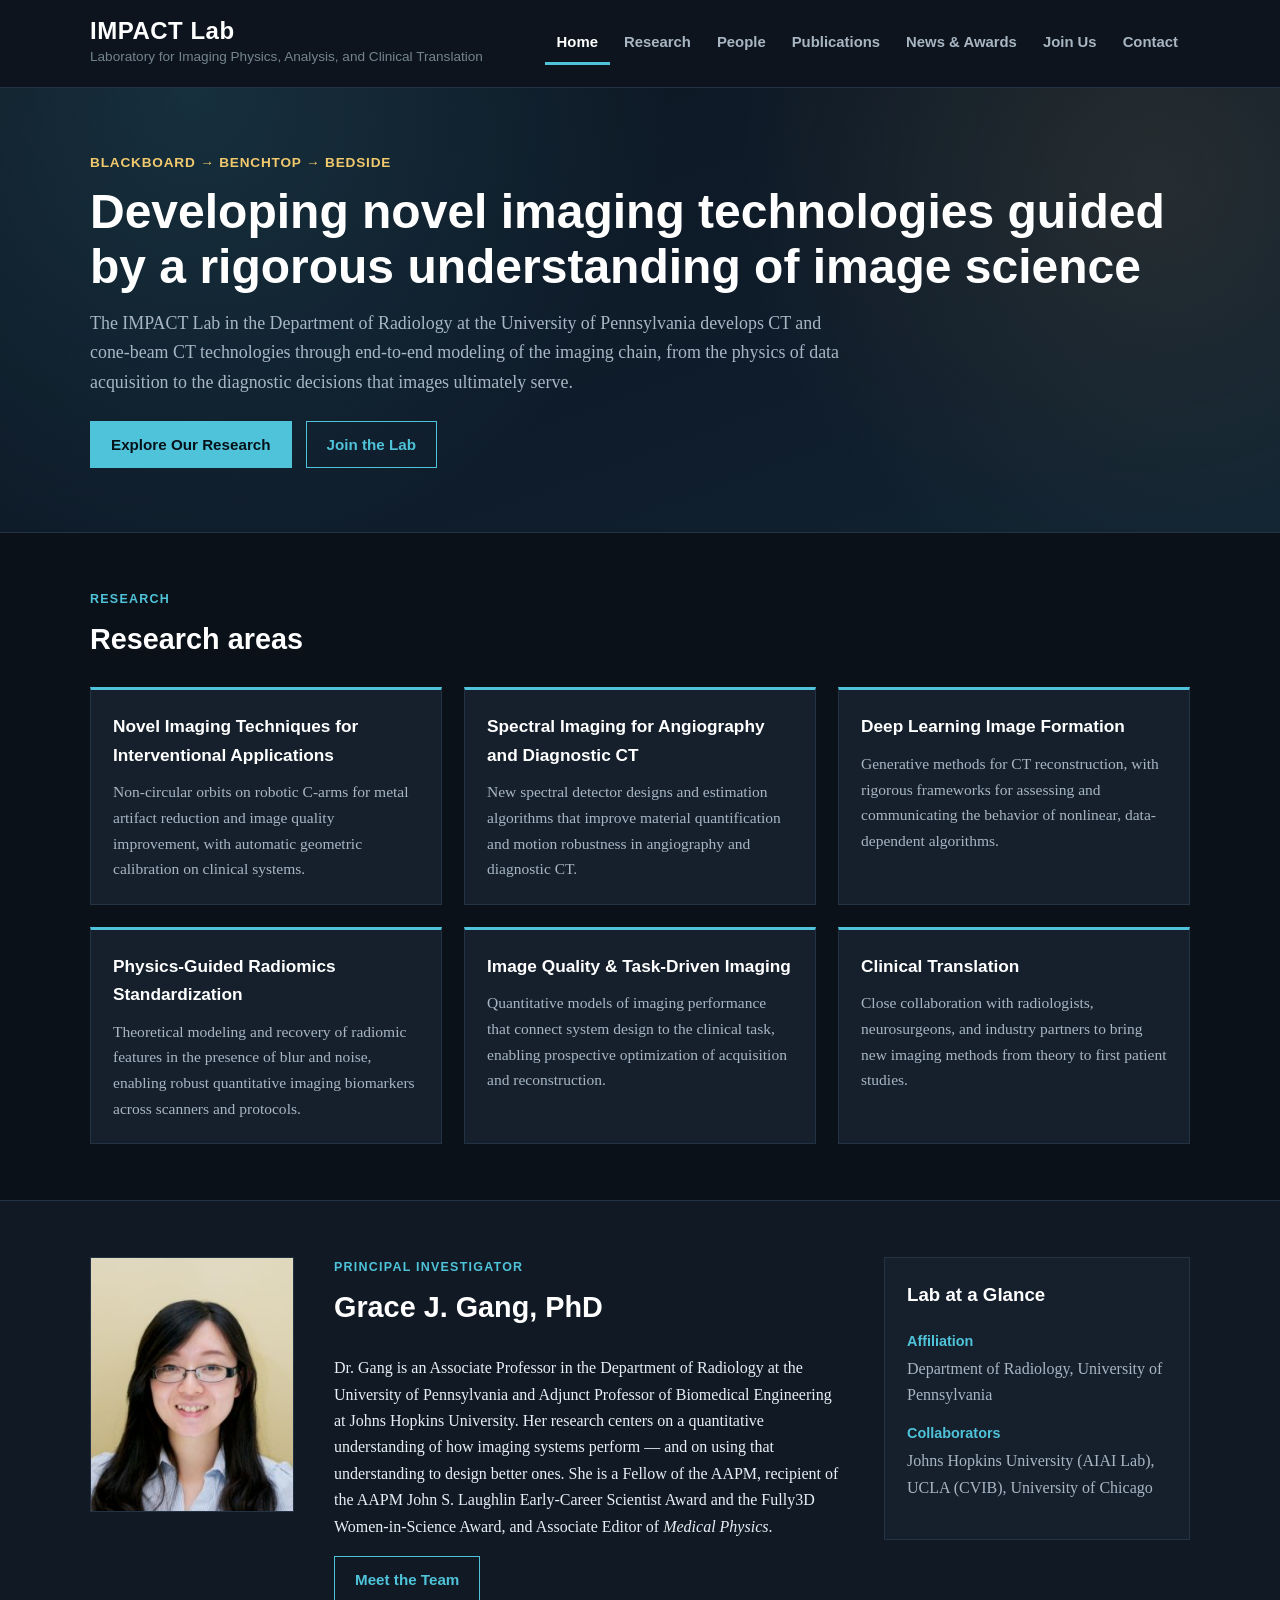
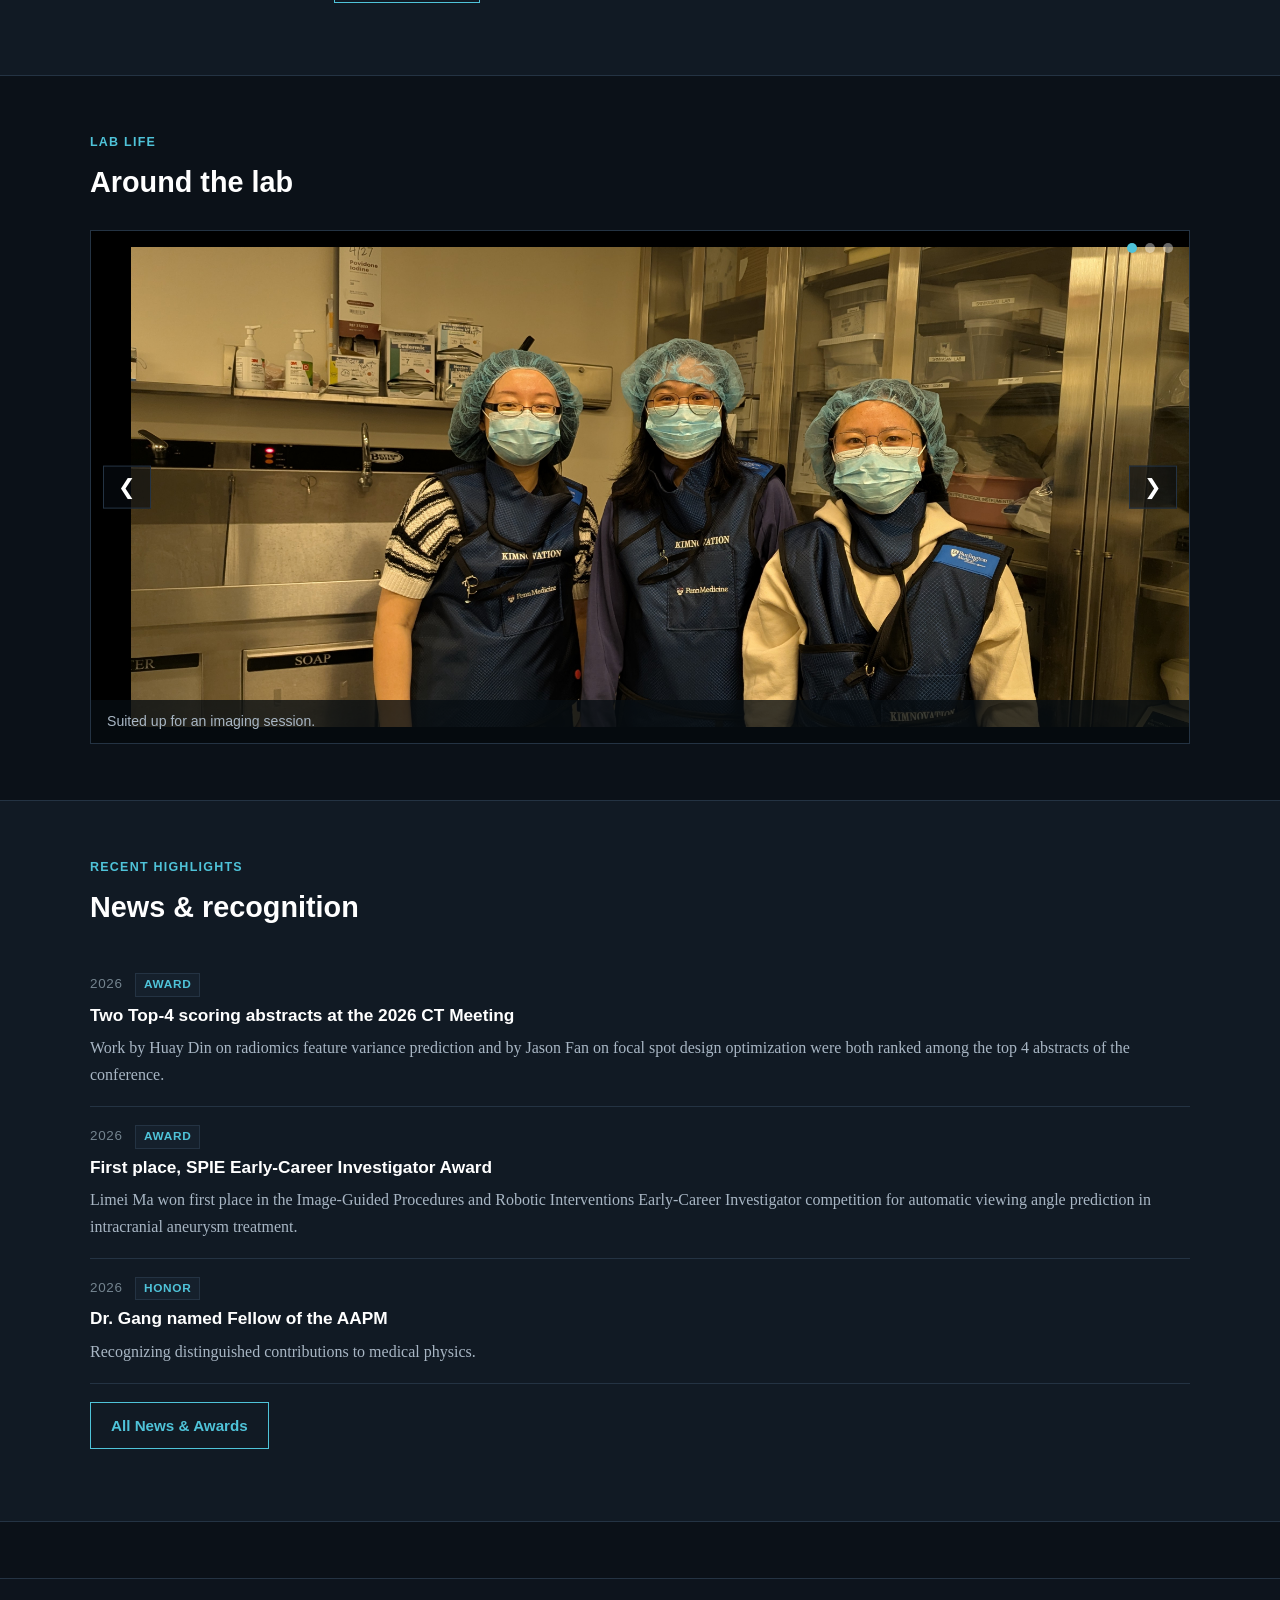
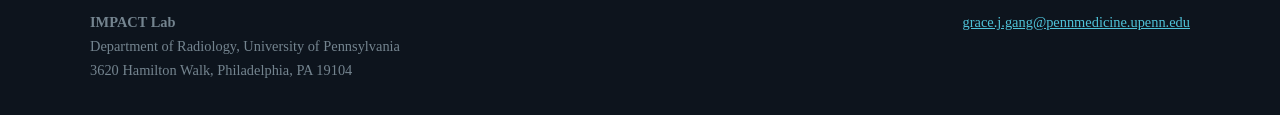
==== index.html @ 87c74183 "IMPACT Lab website: initial version" ====
<!DOCTYPE html>
<html lang="en">
<head>
<meta charset="UTF-8">
<meta name="viewport" content="width=device-width, initial-scale=1.0">
<title>IMPACT Lab — Laboratory for Imaging Physics, Analysis, and Clinical Translation</title>
<link rel="stylesheet" href="css/style.css">
</head>
<body>

<header class="site">
  <div class="wrap masthead">
    <a class="brand" href="index.html">
      <div class="lab">IMPACT Lab</div>
      <div class="full">Laboratory for Imaging Physics, Analysis, and Clinical Translation</div>
    </a>
    <nav class="nav">
      <a href="index.html" class="active">Home</a>
      <a href="research.html">Research</a>
      <a href="people.html">People</a>
      <a href="publications.html">Publications</a>
      <a href="news.html">News &amp; Awards</a>
      <a href="join.html">Join Us</a>
      <a href="contact.html">Contact</a>
    </nav>
  </div>
</header>

<div class="hero">
  <div class="wrap">
    <p class="tagline">Blackboard &rarr; Benchtop &rarr; Bedside</p>
    <h1>Developing novel imaging technologies guided by a rigorous understanding of image science</h1>
    <p>
      The IMPACT Lab in the Department of Radiology at the University of Pennsylvania develops
      CT and cone-beam CT technologies through end-to-end modeling of the imaging chain, from
      the physics of data acquisition to the diagnostic decisions that images ultimately serve.
    </p>
    <a class="btn solid" href="research.html">Explore Our Research</a>
    <a class="btn" href="join.html">Join the Lab</a>
  </div>
</div>

<section class="block">
  <div class="wrap">
    <p class="eyebrow">Research</p>
    <h2 class="title">Research areas</h2>
    <div class="grid c3">
      <div class="card">
        <h3>Novel Imaging Techniques for Interventional Applications</h3>
        <p>Non-circular orbits on robotic C-arms for metal artifact reduction and image
        quality improvement, with automatic geometric calibration on clinical systems.</p>
      </div>
      <div class="card">
        <h3>Spectral Imaging for Angiography and Diagnostic CT</h3>
        <p>New spectral detector designs and estimation algorithms that improve material
        quantification and motion robustness in angiography and diagnostic CT.</p>
      </div>
      <div class="card">
        <h3>Deep Learning Image Formation</h3>
        <p>Generative methods for CT reconstruction, with rigorous frameworks for assessing
        and communicating the behavior of nonlinear, data-dependent algorithms.</p>
      </div>
      <div class="card">
        <h3>Physics-Guided Radiomics Standardization</h3>
        <p>Theoretical modeling and recovery of radiomic features in the presence of blur and
        noise, enabling robust quantitative imaging biomarkers across scanners and protocols.</p>
      </div>
      <div class="card">
        <h3>Image Quality &amp; Task-Driven Imaging</h3>
        <p>Quantitative models of imaging performance that connect system design to the
        clinical task, enabling prospective optimization of acquisition and reconstruction.</p>
      </div>
      <div class="card">
        <h3>Clinical Translation</h3>
        <p>Close collaboration with radiologists, neurosurgeons, and industry partners to bring
        new imaging methods from theory to first patient studies.</p>
      </div>
    </div>
  </div>
</section>

<section class="block alt">
  <div class="wrap split" style="grid-template-columns: 0.4fr 1fr 0.6fr;">
    <div class="person">
      <img src="images/people/grace-gang.jpg" alt="Grace J. Gang, PhD" style="aspect-ratio: 4/5;">
    </div>
    <div>
      <p class="eyebrow">Principal Investigator</p>
      <h2 class="title">Grace J. Gang, PhD</h2>
      <p>
        Dr. Gang is an Associate Professor in the Department of Radiology at the University of
        Pennsylvania and Adjunct Professor of Biomedical Engineering at Johns Hopkins University.
        Her research centers on a quantitative understanding of how imaging systems perform —
        and on using that understanding to design better ones. She is a Fellow of the AAPM,
        recipient of the AAPM John S. Laughlin Early-Career Scientist Award and the Fully3D
        Women-in-Science Award, and Associate Editor of <em>Medical Physics</em>.
      </p>
      <p style="margin-top:14px;"><a class="btn dark" href="people.html">Meet the Team</a></p>
    </div>
    <div class="info-box">
      <h3>Lab at a Glance</h3>
      <dl class="contact">
        <dt>Affiliation</dt>
        <dd>Department of Radiology, University of Pennsylvania</dd>
        <dt>Collaborators</dt>
        <dd>Johns Hopkins University (AIAI Lab), UCLA (CVIB), University of Chicago</dd>
      </dl>
    </div>
  </div>
</section>

<section class="block">
  <div class="wrap">
    <p class="eyebrow">Lab Life</p>
    <h2 class="title">Around the lab</h2>
    <div class="slideshow" id="lab-slideshow">
      <figure class="slide active">
        <img src="images/lab/lab-photo-2026.jpg" alt="Lab members in protective gear during an imaging experiment">
        <figcaption>Suited up for an imaging session.</figcaption>
      </figure>
      <figure class="slide">
        <img src="images/lab/lab-photo-heic.jpg" alt="Lab members celebrating with cakes">
        <figcaption>Celebrating milestones in the lab.</figcaption>
      </figure>
      <figure class="slide">
        <img src="images/lab/lab-photo-2023.jpg" alt="Lab members at a holiday gathering">
        <figcaption>Holiday gathering.</figcaption>
      </figure>
      <button class="ss-btn ss-prev" aria-label="Previous photo">&#10094;</button>
      <button class="ss-btn ss-next" aria-label="Next photo">&#10095;</button>
      <div class="ss-dots"></div>
    </div>
  </div>
</section>

<section class="block alt">
  <div class="wrap">
    <p class="eyebrow">Recent Highlights</p>
    <h2 class="title">News &amp; recognition</h2>
    <div class="news-item">
      <p class="meta">2026 <span class="tag">Award</span></p>
      <h3>Two Top-4 scoring abstracts at the 2026 CT Meeting</h3>
      <p>Work by Huay Din on radiomics feature variance prediction and by Jason Fan on focal spot
      design optimization were both ranked among the top 4 abstracts of the conference.</p>
    </div>
    <div class="news-item">
      <p class="meta">2026 <span class="tag">Award</span></p>
      <h3>First place, SPIE Early-Career Investigator Award</h3>
      <p>Limei Ma won first place in the Image-Guided Procedures and Robotic Interventions
      Early-Career Investigator competition for automatic viewing angle prediction in
      intracranial aneurysm treatment.</p>
    </div>
    <div class="news-item">
      <p class="meta">2026 <span class="tag">Honor</span></p>
      <h3>Dr. Gang named Fellow of the AAPM</h3>
      <p>Recognizing distinguished contributions to medical physics.</p>
    </div>
    <p style="margin-top:18px;"><a class="btn dark" href="news.html">All News &amp; Awards</a></p>
  </div>
</section>

<footer class="site">
  <div class="wrap cols">
    <div>
      <strong>IMPACT Lab</strong><br>
      Department of Radiology, University of Pennsylvania<br>
      3620 Hamilton Walk, Philadelphia, PA 19104
    </div>
    <div>
      <a href="mailto:grace.j.gang@pennmedicine.upenn.edu">grace.j.gang@pennmedicine.upenn.edu</a>
    </div>
  </div>
</footer>

<script>
(function () {
  var show = document.getElementById("lab-slideshow");
  var slides = show.querySelectorAll(".slide");
  var dotsBox = show.querySelector(".ss-dots");
  var current = 0, timer;

  slides.forEach(function (_, i) {
    var dot = document.createElement("span");
    if (i === 0) dot.className = "active";
    dot.addEventListener("click", function () { go(i); restart(); });
    dotsBox.appendChild(dot);
  });
  var dots = dotsBox.querySelectorAll("span");

  function go(i) {
    slides[current].classList.remove("active");
    dots[current].classList.remove("active");
    current = (i + slides.length) % slides.length;
    slides[current].classList.add("active");
    dots[current].classList.add("active");
  }
  function restart() { clearInterval(timer); timer = setInterval(function () { go(current + 1); }, 5000); }

  show.querySelector(".ss-prev").addEventListener("click", function () { go(current - 1); restart(); });
  show.querySelector(".ss-next").addEventListener("click", function () { go(current + 1); restart(); });
  restart();
})();
</script>

</body>
</html>
---- css/style.css ----
/* IMPACT Lab website styles — dark theme */
:root {
  color-scheme: dark;
  --bg: #0b1118;        /* page background */
  --bg-soft: #111a24;   /* alternate section background */
  --panel: #15202c;     /* cards, boxes */
  --ink: #e8eef5;       /* main text */
  --muted: #a8b6c4;     /* secondary text */
  --subtle: #74848f;    /* faint text */
  --line: #243343;      /* borders */
  --accent: #4fc3d9;    /* links, highlights (cyan) */
  --accent-2: #f2c96d;  /* gold highlight */
  --head: #ffffff;      /* headings */
  --max: 1100px;
}

* { box-sizing: border-box; }

body {
  margin: 0;
  font-family: Georgia, "Times New Roman", serif;
  color: var(--ink);
  background: var(--bg);
  line-height: 1.65;
}

h1, h2, h3, h4, .nav, .eyebrow, .btn, .meta, .tag {
  font-family: "Segoe UI", Helvetica, Arial, sans-serif;
}

a { color: var(--accent); }

img { max-width: 100%; display: block; }

.wrap { width: min(var(--max), calc(100% - 40px)); margin-inline: auto; }

/* Header */
header.site {
  border-bottom: 1px solid var(--line);
  background: #0d141d;
}
.masthead {
  display: flex;
  align-items: center;
  justify-content: space-between;
  gap: 24px;
  padding: 18px 0;
  flex-wrap: wrap;
}
.brand { text-decoration: none; color: var(--ink); }
.brand .lab { font: 700 1.5rem/1.1 "Segoe UI", Helvetica, Arial, sans-serif; color: var(--head); letter-spacing: 0.5px; }
.brand .full { font-size: 0.85rem; color: var(--subtle); margin-top: 2px; font-family: "Segoe UI", Helvetica, Arial, sans-serif; }
.nav { display: flex; flex-wrap: wrap; gap: 2px; }
.nav a {
  text-decoration: none;
  color: var(--muted);
  font-size: 0.93rem;
  font-weight: 600;
  padding: 8px 12px;
  border-bottom: 3px solid transparent;
}
.nav a:hover { color: var(--head); }
.nav a.active { color: var(--head); border-bottom-color: var(--accent); }

/* Hero */
.hero {
  background:
    radial-gradient(circle at 15% 0%, rgba(79, 195, 217, 0.14), transparent 30rem),
    radial-gradient(circle at 90% 20%, rgba(242, 201, 109, 0.10), transparent 26rem),
    linear-gradient(160deg, #0d1722 0%, #0f1d2c 70%, #112433 100%);
  color: #fff;
  padding: 64px 0;
  border-bottom: 1px solid var(--line);
}
.hero h1 { font-size: clamp(1.9rem, 4vw, 3rem); margin: 0 0 14px; line-height: 1.15; color: var(--head); }
.hero p { max-width: 760px; font-size: 1.12rem; color: var(--muted); margin: 0 0 24px; }
.hero .tagline { color: var(--accent-2); font-weight: 600; font-family: "Segoe UI", Helvetica, Arial, sans-serif; letter-spacing: 0.06em; text-transform: uppercase; font-size: 0.85rem; margin-bottom: 10px; }

.btn {
  display: inline-block;
  padding: 10px 20px;
  text-decoration: none;
  font-weight: 600;
  font-size: 0.95rem;
  border: 1px solid var(--accent);
  color: var(--accent);
  margin-right: 10px;
}
.btn.solid { background: var(--accent); color: #06121a; }
.btn.dark { border-color: var(--accent); color: var(--accent); }
.btn:hover { opacity: 0.85; }

/* Sections */
section.block { padding: 56px 0; }
section.block.alt { background: var(--bg-soft); border-block: 1px solid var(--line); }
.eyebrow {
  color: var(--accent);
  font-weight: 700;
  text-transform: uppercase;
  letter-spacing: 0.1em;
  font-size: 0.78rem;
  margin: 0 0 6px;
}
h2.title { font-size: 1.8rem; color: var(--head); margin: 0 0 24px; }
h3 { color: var(--head); }

.grid { display: grid; gap: 22px; }
.grid.c2 { grid-template-columns: repeat(2, 1fr); }
.grid.c3 { grid-template-columns: repeat(3, 1fr); }
.grid.c4 { grid-template-columns: repeat(4, 1fr); }

.card {
  background: var(--panel);
  border: 1px solid var(--line);
  border-top: 3px solid var(--accent);
  padding: 22px;
}
.card h3 { margin: 0 0 10px; font-size: 1.08rem; }
.card p { margin: 0; color: var(--muted); font-size: 0.97rem; }
.card ul { margin: 10px 0 0; padding-left: 18px; color: var(--muted); font-size: 0.93rem; }
.card li { margin: 5px 0; }

/* People */
.person { text-align: center; }
.person img {
  width: 100%;
  aspect-ratio: 1;
  object-fit: cover;
  object-position: center 25%;
  border: 1px solid var(--line);
  margin-bottom: 12px;
}
.person h3 { margin: 0 0 4px; font-size: 1.02rem; }
.person .role { color: var(--muted); font-size: 0.9rem; font-family: "Segoe UI", Helvetica, Arial, sans-serif; }
.person.no-photo {
  background: var(--panel);
  border: 1px solid var(--line);
  padding: 22px 14px;
}

/* Research figures */
.figure {
  border: 1px solid var(--line);
  background: #000;
  margin: 0 0 22px;
}
.figure img { width: 100%; object-fit: cover; }
.figure figcaption {
  font-family: "Segoe UI", Helvetica, Arial, sans-serif;
  font-size: 0.82rem;
  color: var(--subtle);
  padding: 8px 12px;
  background: var(--panel);
  border-top: 1px solid var(--line);
}
.theme-figs { display: grid; grid-template-columns: 1fr 1fr; gap: 22px; margin-bottom: 22px; }
@media (max-width: 860px) { .theme-figs { grid-template-columns: 1fr; } }

.spie-links {
  margin: 14px 0 0;
  padding: 12px 16px;
  background: var(--bg-soft);
  border: 1px solid var(--line);
  font-size: 0.9rem;
}
.spie-links strong { font-family: "Segoe UI", Helvetica, Arial, sans-serif; color: var(--accent-2); font-size: 0.8rem; text-transform: uppercase; letter-spacing: 0.08em; }
.spie-links ul { margin: 8px 0 0; padding-left: 18px; }
.spie-links li { margin: 5px 0; color: var(--muted); }

/* Slideshow */
.slideshow {
  position: relative;
  border: 1px solid var(--line);
  background: #000;
  overflow: hidden;
}
.slideshow .slide {
  display: none;
  width: 100%;
  height: 480px;
}
.slideshow .slide.active { display: block; }
.slideshow .slide img {
  width: 100%;
  height: 100%;
  object-fit: cover;
}
.slideshow .slide figcaption {
  position: absolute;
  left: 0; right: 0; bottom: 0;
  padding: 10px 16px;
  background: rgba(7, 13, 19, 0.78);
  color: var(--muted);
  font-family: "Segoe UI", Helvetica, Arial, sans-serif;
  font-size: 0.88rem;
}
.slideshow .ss-btn {
  position: absolute;
  top: 50%;
  transform: translateY(-50%);
  background: rgba(7, 13, 19, 0.6);
  color: #fff;
  border: 1px solid var(--line);
  font-size: 1.3rem;
  line-height: 1;
  padding: 10px 14px;
  cursor: pointer;
}
.slideshow .ss-btn:hover { background: rgba(79, 195, 217, 0.35); }
.slideshow .ss-prev { left: 12px; }
.slideshow .ss-next { right: 12px; }
.slideshow .ss-dots {
  position: absolute;
  top: 12px; right: 16px;
  display: flex; gap: 8px;
}
.slideshow .ss-dots span {
  width: 10px; height: 10px;
  border-radius: 50%;
  background: rgba(255, 255, 255, 0.4);
  cursor: pointer;
}
.slideshow .ss-dots span.active { background: var(--accent); }
@media (max-width: 620px) { .slideshow .slide { height: 300px; } }

/* News */
.news-item { border-bottom: 1px solid var(--line); padding: 18px 0; }
.news-item:last-child { border-bottom: none; }
.news-item .meta { color: var(--subtle); font-size: 0.84rem; text-transform: uppercase; letter-spacing: 0.05em; }
.news-item h3 { margin: 4px 0 6px; font-size: 1.08rem; }
.news-item p { margin: 0; color: var(--muted); }
.tag {
  display: inline-block;
  background: var(--panel);
  border: 1px solid var(--line);
  color: var(--accent);
  font-size: 0.74rem;
  font-weight: 600;
  padding: 1px 8px;
  margin-left: 8px;
  vertical-align: middle;
}

/* Publications */
.pub-year { color: var(--accent-2); font-size: 1.2rem; margin: 32px 0 8px; border-bottom: 1px solid var(--line); padding-bottom: 4px; }
ul.pubs { list-style: none; padding: 0; margin: 0; }
ul.pubs li { padding: 9px 0 9px 16px; border-left: 3px solid var(--line); margin: 8px 0; font-size: 0.96rem; color: var(--ink); }
ul.pubs li:hover { border-left-color: var(--accent); }
ul.pubs .src { color: var(--subtle); font-style: italic; }

/* Page header band */
.page-head {
  background:
    radial-gradient(circle at 20% 0%, rgba(79, 195, 217, 0.12), transparent 24rem),
    #0f1d2c;
  color: #fff;
  padding: 38px 0;
  border-bottom: 1px solid var(--line);
}
.page-head h1 { margin: 0; font-size: 2rem; color: var(--head); }
.page-head p { margin: 8px 0 0; color: var(--muted); max-width: 760px; }

/* Two-column info */
.split { display: grid; grid-template-columns: 1.2fr 0.8fr; gap: 40px; align-items: start; }
.info-box { background: var(--panel); border: 1px solid var(--line); padding: 22px; }
.info-box h3 { margin-top: 0; }
.info-box p { font-size: 0.95rem; color: var(--muted); }

dl.contact dt { font-weight: 700; font-family: "Segoe UI", Helvetica, Arial, sans-serif; color: var(--accent); margin-top: 14px; font-size: 0.9rem; }
dl.contact dd { margin: 2px 0 0; color: var(--muted); }

/* Footer */
footer.site {
  background: #0d141d;
  color: var(--subtle);
  padding: 32px 0;
  margin-top: 56px;
  border-top: 1px solid var(--line);
  font-size: 0.9rem;
}
footer.site a { color: var(--accent); }
footer.site .cols { display: flex; justify-content: space-between; gap: 24px; flex-wrap: wrap; }

@media (max-width: 860px) {
  .grid.c3, .grid.c4 { grid-template-columns: repeat(2, 1fr); }
  .grid.c2 { grid-template-columns: 1fr; }
  .split { grid-template-columns: 1fr !important; }
  .hero .wrap { grid-template-columns: 1fr !important; }
}
@media (max-width: 540px) {
  .grid.c3, .grid.c4 { grid-template-columns: 1fr; }
  .masthead { flex-direction: column; align-items: flex-start; }
}
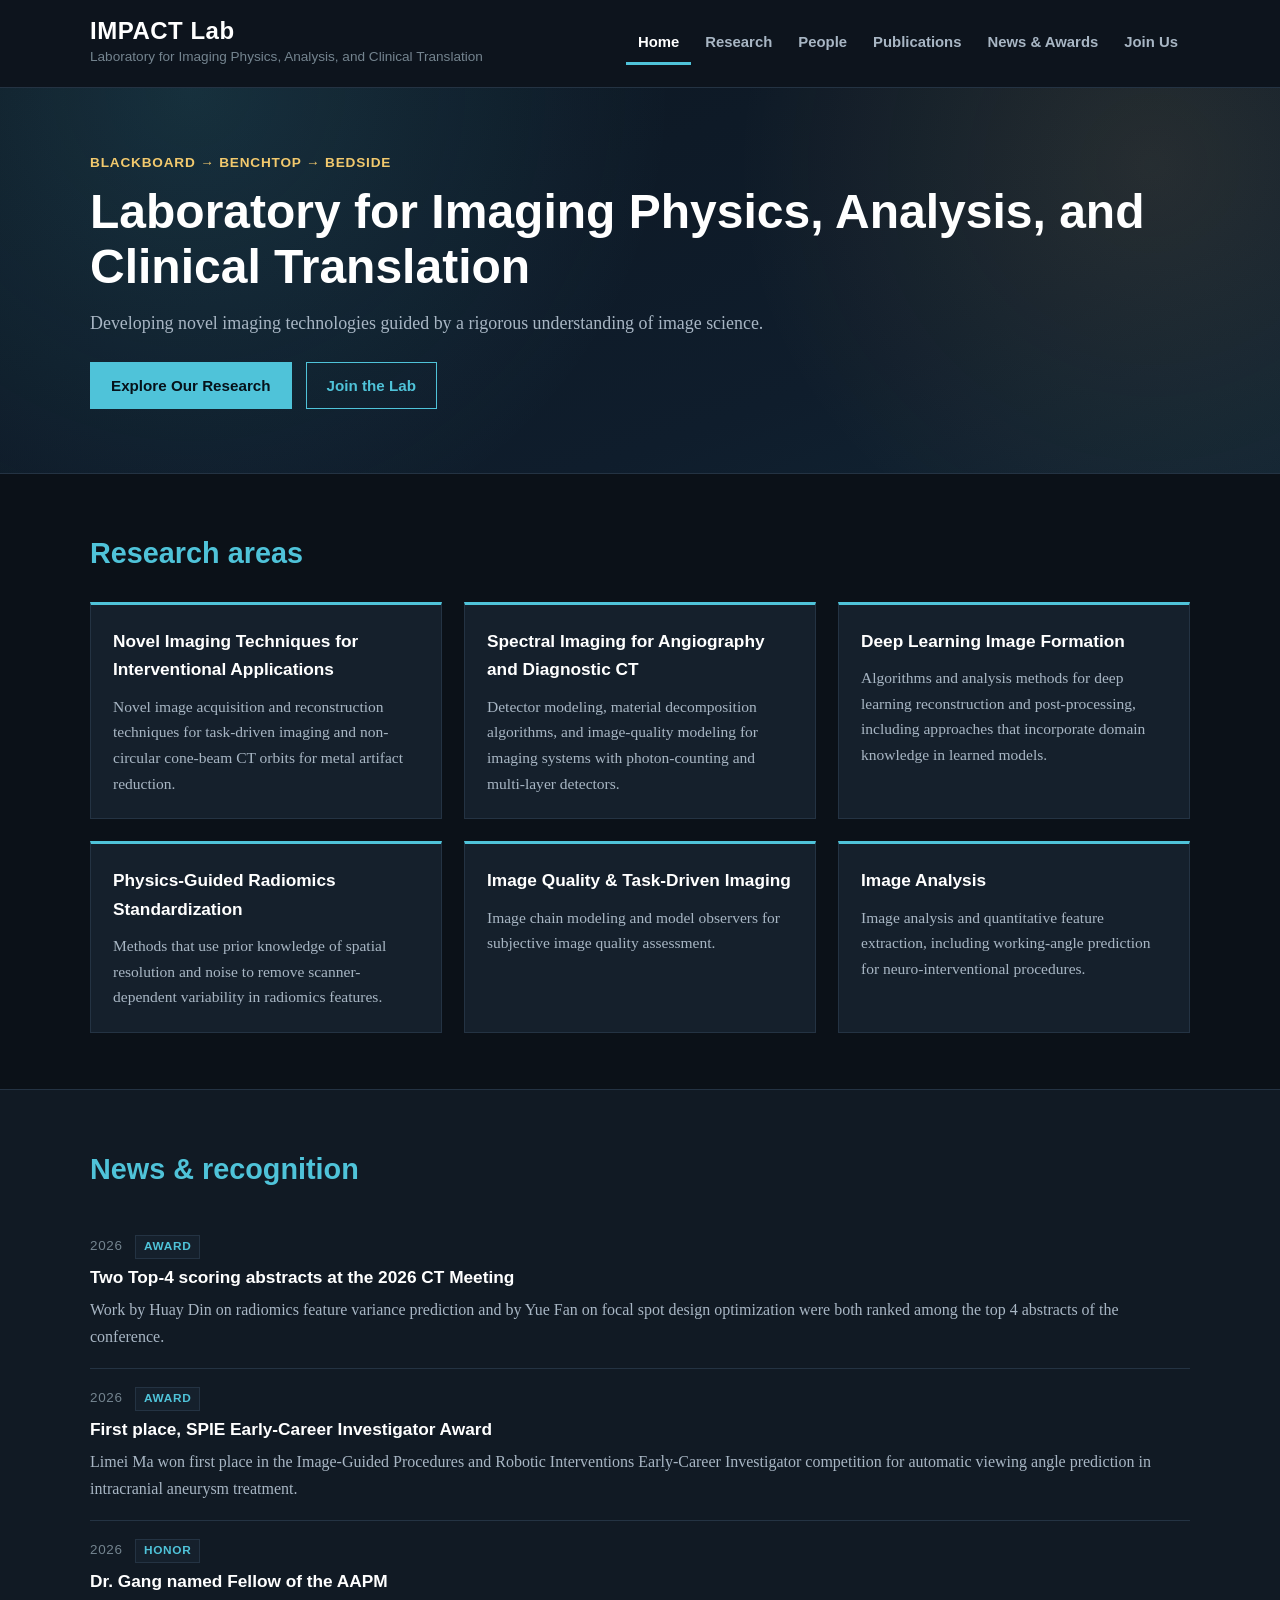
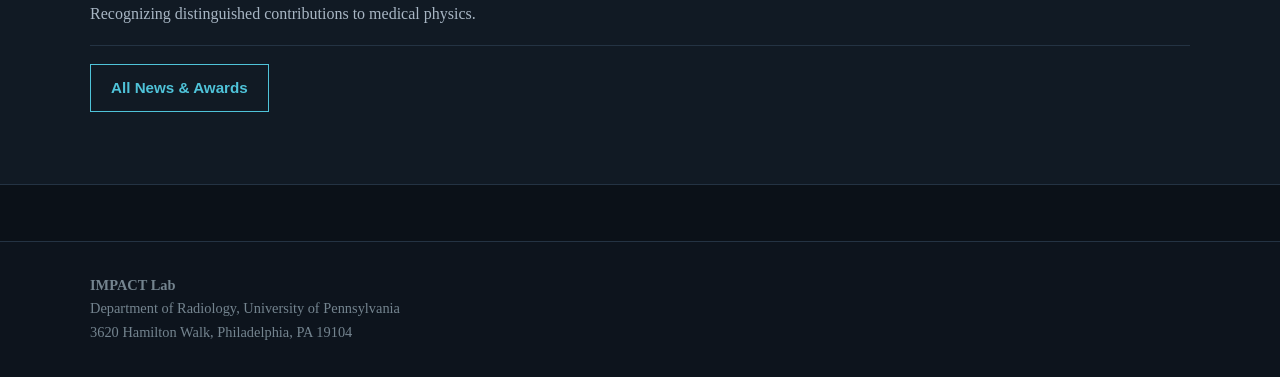
==== commit 746bb313: "Update lab website from feedback pass" ====
--- a/index.html
+++ b/index.html
@@ -21,7 +21,6 @@
       <a href="publications.html">Publications</a>
       <a href="news.html">News &amp; Awards</a>
       <a href="join.html">Join Us</a>
-      <a href="contact.html">Contact</a>
     </nav>
   </div>
 </header>
@@ -29,12 +28,8 @@
 <div class="hero">
   <div class="wrap">
     <p class="tagline">Blackboard &rarr; Benchtop &rarr; Bedside</p>
-    <h1>Developing novel imaging technologies guided by a rigorous understanding of image science</h1>
-    <p>
-      The IMPACT Lab in the Department of Radiology at the University of Pennsylvania develops
-      CT and cone-beam CT technologies through end-to-end modeling of the imaging chain, from
-      the physics of data acquisition to the diagnostic decisions that images ultimately serve.
-    </p>
+    <h1>Laboratory for Imaging Physics, Analysis, and Clinical Translation</h1>
+    <p>Developing novel imaging technologies guided by a rigorous understanding of image science.</p>
     <a class="btn solid" href="research.html">Explore Our Research</a>
     <a class="btn" href="join.html">Join the Lab</a>
   </div>
@@ -42,113 +37,48 @@
 
 <section class="block">
   <div class="wrap">
-    <p class="eyebrow">Research</p>
     <h2 class="title">Research areas</h2>
     <div class="grid c3">
       <div class="card">
         <h3>Novel Imaging Techniques for Interventional Applications</h3>
-        <p>Non-circular orbits on robotic C-arms for metal artifact reduction and image
-        quality improvement, with automatic geometric calibration on clinical systems.</p>
+        <p>Novel image acquisition and reconstruction techniques for task-driven imaging and non-circular cone-beam CT orbits for metal artifact reduction.</p>
       </div>
       <div class="card">
         <h3>Spectral Imaging for Angiography and Diagnostic CT</h3>
-        <p>New spectral detector designs and estimation algorithms that improve material
-        quantification and motion robustness in angiography and diagnostic CT.</p>
+        <p>Detector modeling, material decomposition algorithms, and image-quality modeling for imaging systems with photon-counting and multi-layer detectors.</p>
       </div>
       <div class="card">
         <h3>Deep Learning Image Formation</h3>
-        <p>Generative methods for CT reconstruction, with rigorous frameworks for assessing
-        and communicating the behavior of nonlinear, data-dependent algorithms.</p>
+        <p>Algorithms and analysis methods for deep learning reconstruction and post-processing, including approaches that incorporate domain knowledge in learned models.</p>
       </div>
       <div class="card">
         <h3>Physics-Guided Radiomics Standardization</h3>
-        <p>Theoretical modeling and recovery of radiomic features in the presence of blur and
-        noise, enabling robust quantitative imaging biomarkers across scanners and protocols.</p>
+        <p>Methods that use prior knowledge of spatial resolution and noise to remove scanner-dependent variability in radiomics features.</p>
       </div>
       <div class="card">
         <h3>Image Quality &amp; Task-Driven Imaging</h3>
-        <p>Quantitative models of imaging performance that connect system design to the
-        clinical task, enabling prospective optimization of acquisition and reconstruction.</p>
+        <p>Image chain modeling and model observers for subjective image quality assessment.</p>
       </div>
       <div class="card">
-        <h3>Clinical Translation</h3>
-        <p>Close collaboration with radiologists, neurosurgeons, and industry partners to bring
-        new imaging methods from theory to first patient studies.</p>
+        <h3>Image Analysis</h3>
+        <p>Image analysis and quantitative feature extraction, including working-angle prediction for neuro-interventional procedures.</p>
       </div>
     </div>
   </div>
 </section>
 
 <section class="block alt">
-  <div class="wrap split" style="grid-template-columns: 0.4fr 1fr 0.6fr;">
-    <div class="person">
-      <img src="images/people/grace-gang.jpg" alt="Grace J. Gang, PhD" style="aspect-ratio: 4/5;">
-    </div>
-    <div>
-      <p class="eyebrow">Principal Investigator</p>
-      <h2 class="title">Grace J. Gang, PhD</h2>
-      <p>
-        Dr. Gang is an Associate Professor in the Department of Radiology at the University of
-        Pennsylvania and Adjunct Professor of Biomedical Engineering at Johns Hopkins University.
-        Her research centers on a quantitative understanding of how imaging systems perform —
-        and on using that understanding to design better ones. She is a Fellow of the AAPM,
-        recipient of the AAPM John S. Laughlin Early-Career Scientist Award and the Fully3D
-        Women-in-Science Award, and Associate Editor of <em>Medical Physics</em>.
-      </p>
-      <p style="margin-top:14px;"><a class="btn dark" href="people.html">Meet the Team</a></p>
-    </div>
-    <div class="info-box">
-      <h3>Lab at a Glance</h3>
-      <dl class="contact">
-        <dt>Affiliation</dt>
-        <dd>Department of Radiology, University of Pennsylvania</dd>
-        <dt>Collaborators</dt>
-        <dd>Johns Hopkins University (AIAI Lab), UCLA (CVIB), University of Chicago</dd>
-      </dl>
-    </div>
-  </div>
-</section>
-
-<section class="block">
   <div class="wrap">
-    <p class="eyebrow">Lab Life</p>
-    <h2 class="title">Around the lab</h2>
-    <div class="slideshow" id="lab-slideshow">
-      <figure class="slide active">
-        <img src="images/lab/lab-photo-2026.jpg" alt="Lab members in protective gear during an imaging experiment">
-        <figcaption>Suited up for an imaging session.</figcaption>
-      </figure>
-      <figure class="slide">
-        <img src="images/lab/lab-photo-heic.jpg" alt="Lab members celebrating with cakes">
-        <figcaption>Celebrating milestones in the lab.</figcaption>
-      </figure>
-      <figure class="slide">
-        <img src="images/lab/lab-photo-2023.jpg" alt="Lab members at a holiday gathering">
-        <figcaption>Holiday gathering.</figcaption>
-      </figure>
-      <button class="ss-btn ss-prev" aria-label="Previous photo">&#10094;</button>
-      <button class="ss-btn ss-next" aria-label="Next photo">&#10095;</button>
-      <div class="ss-dots"></div>
-    </div>
-  </div>
-</section>
-
-<section class="block alt">
-  <div class="wrap">
-    <p class="eyebrow">Recent Highlights</p>
     <h2 class="title">News &amp; recognition</h2>
     <div class="news-item">
       <p class="meta">2026 <span class="tag">Award</span></p>
       <h3>Two Top-4 scoring abstracts at the 2026 CT Meeting</h3>
-      <p>Work by Huay Din on radiomics feature variance prediction and by Jason Fan on focal spot
-      design optimization were both ranked among the top 4 abstracts of the conference.</p>
+      <p>Work by Huay Din on radiomics feature variance prediction and by Yue Fan on focal spot design optimization were both ranked among the top 4 abstracts of the conference.</p>
     </div>
     <div class="news-item">
       <p class="meta">2026 <span class="tag">Award</span></p>
       <h3>First place, SPIE Early-Career Investigator Award</h3>
-      <p>Limei Ma won first place in the Image-Guided Procedures and Robotic Interventions
-      Early-Career Investigator competition for automatic viewing angle prediction in
-      intracranial aneurysm treatment.</p>
+      <p>Limei Ma won first place in the Image-Guided Procedures and Robotic Interventions Early-Career Investigator competition for automatic viewing angle prediction in intracranial aneurysm treatment.</p>
     </div>
     <div class="news-item">
       <p class="meta">2026 <span class="tag">Honor</span></p>
@@ -166,41 +96,8 @@
       Department of Radiology, University of Pennsylvania<br>
       3620 Hamilton Walk, Philadelphia, PA 19104
     </div>
-    <div>
-      <a href="mailto:grace.j.gang@pennmedicine.upenn.edu">grace.j.gang@pennmedicine.upenn.edu</a>
-    </div>
   </div>
 </footer>
 
-<script>
-(function () {
-  var show = document.getElementById("lab-slideshow");
-  var slides = show.querySelectorAll(".slide");
-  var dotsBox = show.querySelector(".ss-dots");
-  var current = 0, timer;
-
-  slides.forEach(function (_, i) {
-    var dot = document.createElement("span");
-    if (i === 0) dot.className = "active";
-    dot.addEventListener("click", function () { go(i); restart(); });
-    dotsBox.appendChild(dot);
-  });
-  var dots = dotsBox.querySelectorAll("span");
-
-  function go(i) {
-    slides[current].classList.remove("active");
-    dots[current].classList.remove("active");
-    current = (i + slides.length) % slides.length;
-    slides[current].classList.add("active");
-    dots[current].classList.add("active");
-  }
-  function restart() { clearInterval(timer); timer = setInterval(function () { go(current + 1); }, 5000); }
-
-  show.querySelector(".ss-prev").addEventListener("click", function () { go(current - 1); restart(); });
-  show.querySelector(".ss-next").addEventListener("click", function () { go(current + 1); restart(); });
-  restart();
-})();
-</script>
-
 </body>
-</html>
+</html>
--- a/css/style.css
+++ b/css/style.css
@@ -101,7 +101,7 @@
   font-size: 0.78rem;
   margin: 0 0 6px;
 }
-h2.title { font-size: 1.8rem; color: var(--head); margin: 0 0 24px; }
+h2.title { font-size: 1.8rem; color: var(--accent); margin: 0 0 24px; }
 h3 { color: var(--head); }
 
 .grid { display: grid; gap: 22px; }
@@ -123,12 +123,15 @@
 /* People */
 .person { text-align: center; }
 .person img {
-  width: 100%;
+  width: min(100%, 170px);
   aspect-ratio: 1;
   object-fit: cover;
   object-position: center 25%;
   border: 1px solid var(--line);
-  margin-bottom: 12px;
+  margin: 0 auto 12px;
+}
+.split > .person img {
+  width: min(100%, 190px);
 }
 .person h3 { margin: 0 0 4px; font-size: 1.02rem; }
 .person .role { color: var(--muted); font-size: 0.9rem; font-family: "Segoe UI", Helvetica, Arial, sans-serif; }
@@ -186,6 +189,7 @@
   object-fit: cover;
 }
 .slideshow .slide figcaption {
+  display: none;
   position: absolute;
   left: 0; right: 0; bottom: 0;
   padding: 10px 16px;
@@ -257,7 +261,7 @@
   padding: 38px 0;
   border-bottom: 1px solid var(--line);
 }
-.page-head h1 { margin: 0; font-size: 2rem; color: var(--head); }
+.page-head h1 { margin: 0; font-size: 2rem; color: var(--accent); }
 .page-head p { margin: 8px 0 0; color: var(--muted); max-width: 760px; }
 
 /* Two-column info */
@@ -291,3 +295,105 @@
   .grid.c3, .grid.c4 { grid-template-columns: 1fr; }
   .masthead { flex-direction: column; align-items: flex-start; }
 }
+
+.link-button {
+  display: inline-block;
+  padding: 10px 18px;
+  border: 1px solid var(--accent);
+  background: transparent;
+  color: var(--accent);
+  font: 600 0.95rem "Segoe UI", Helvetica, Arial, sans-serif;
+  cursor: pointer;
+}
+.link-button:hover { opacity: 0.85; }
+.research-topic .title { margin-bottom: 18px; }
+.topic-panels {
+  display: grid;
+  grid-template-columns: minmax(0, 1fr) minmax(0, 1fr);
+  gap: 24px;
+  align-items: stretch;
+}
+.panel {
+  background: var(--panel);
+  border: 1px solid var(--line);
+  border-top: 3px solid var(--accent);
+  padding: 20px;
+}
+.figure-panel { display: flex; align-items: center; justify-content: center; }
+.text-panel h3:first-child { margin-top: 0; }
+.compact-figure { width: 100%; margin: 0; background: transparent; border: 0; }
+.compact-figure img { width: 100%; max-height: 330px; object-fit: contain; background: transparent; }
+.figure-stack { display: grid; gap: 16px; }
+.research-slideshow { width: 100%; border: 0; background: transparent; }
+.research-slideshow .slide { height: 330px; }
+.research-slideshow .slide img { object-fit: contain; background: transparent; }
+.mini-slide { display: none; }
+.mini-slide.active { display: block; }
+.mini-controls {
+  display: flex;
+  gap: 8px;
+  margin: 10px 0 4px;
+}
+.mini-controls button {
+  border: 1px solid var(--line);
+  background: var(--bg-soft);
+  color: var(--accent);
+  font: 600 0.78rem "Segoe UI", Helvetica, Arial, sans-serif;
+  padding: 5px 9px;
+  cursor: pointer;
+}
+.mini-controls button:hover { border-color: var(--accent); }
+@media (max-width: 860px) { .topic-panels { grid-template-columns: 1fr; } }
+.topic-slide { display: none; }
+.topic-slide.active { display: block; }
+.panel-img {
+  width: 100%;
+  max-height: 430px;
+  object-fit: contain;
+  background: transparent;
+}
+.carousel-controls {
+  display: flex;
+  gap: 8px;
+  margin-top: 12px;
+}
+.carousel-controls button {
+  border: 1px solid var(--line);
+  background: var(--bg-soft);
+  color: var(--accent);
+  font: 600 0.82rem "Segoe UI", Helvetica, Arial, sans-serif;
+  padding: 6px 10px;
+  cursor: pointer;
+}
+.carousel-controls button:hover { border-color: var(--accent); }
+/* Feedback pass: connected research topic panels */
+.research-topic h2.title { color: var(--head); }
+.topic-kicker {
+  margin: 0;
+  padding: 18px 20px 0;
+  color: var(--head);
+  background: var(--panel);
+  border: 1px solid var(--line);
+  border-bottom: 0;
+  font-size: 1.08rem;
+}
+.topic-panels {
+  gap: 0;
+  background: var(--panel);
+  border: 1px solid var(--line);
+  border-top: 3px solid var(--accent);
+}
+.topic-kicker + .topic-panels { border-top: 0; }
+.panel {
+  border: 0;
+  border-top: 0;
+  background: transparent;
+}
+.figure-panel { border-right: 1px solid var(--line); }
+.image-slide { display: none; width: 100%; }
+.image-slide.active { display: block; }
+.image-carousel { width: 100%; }
+.image-controls { justify-content: center; }
+.panel-img { max-height: 500px; }
+.info-box ul { margin-top: 0; margin-bottom: 0; }
+@media (max-width: 860px) { .figure-panel { border-right: 0; border-bottom: 1px solid var(--line); } }
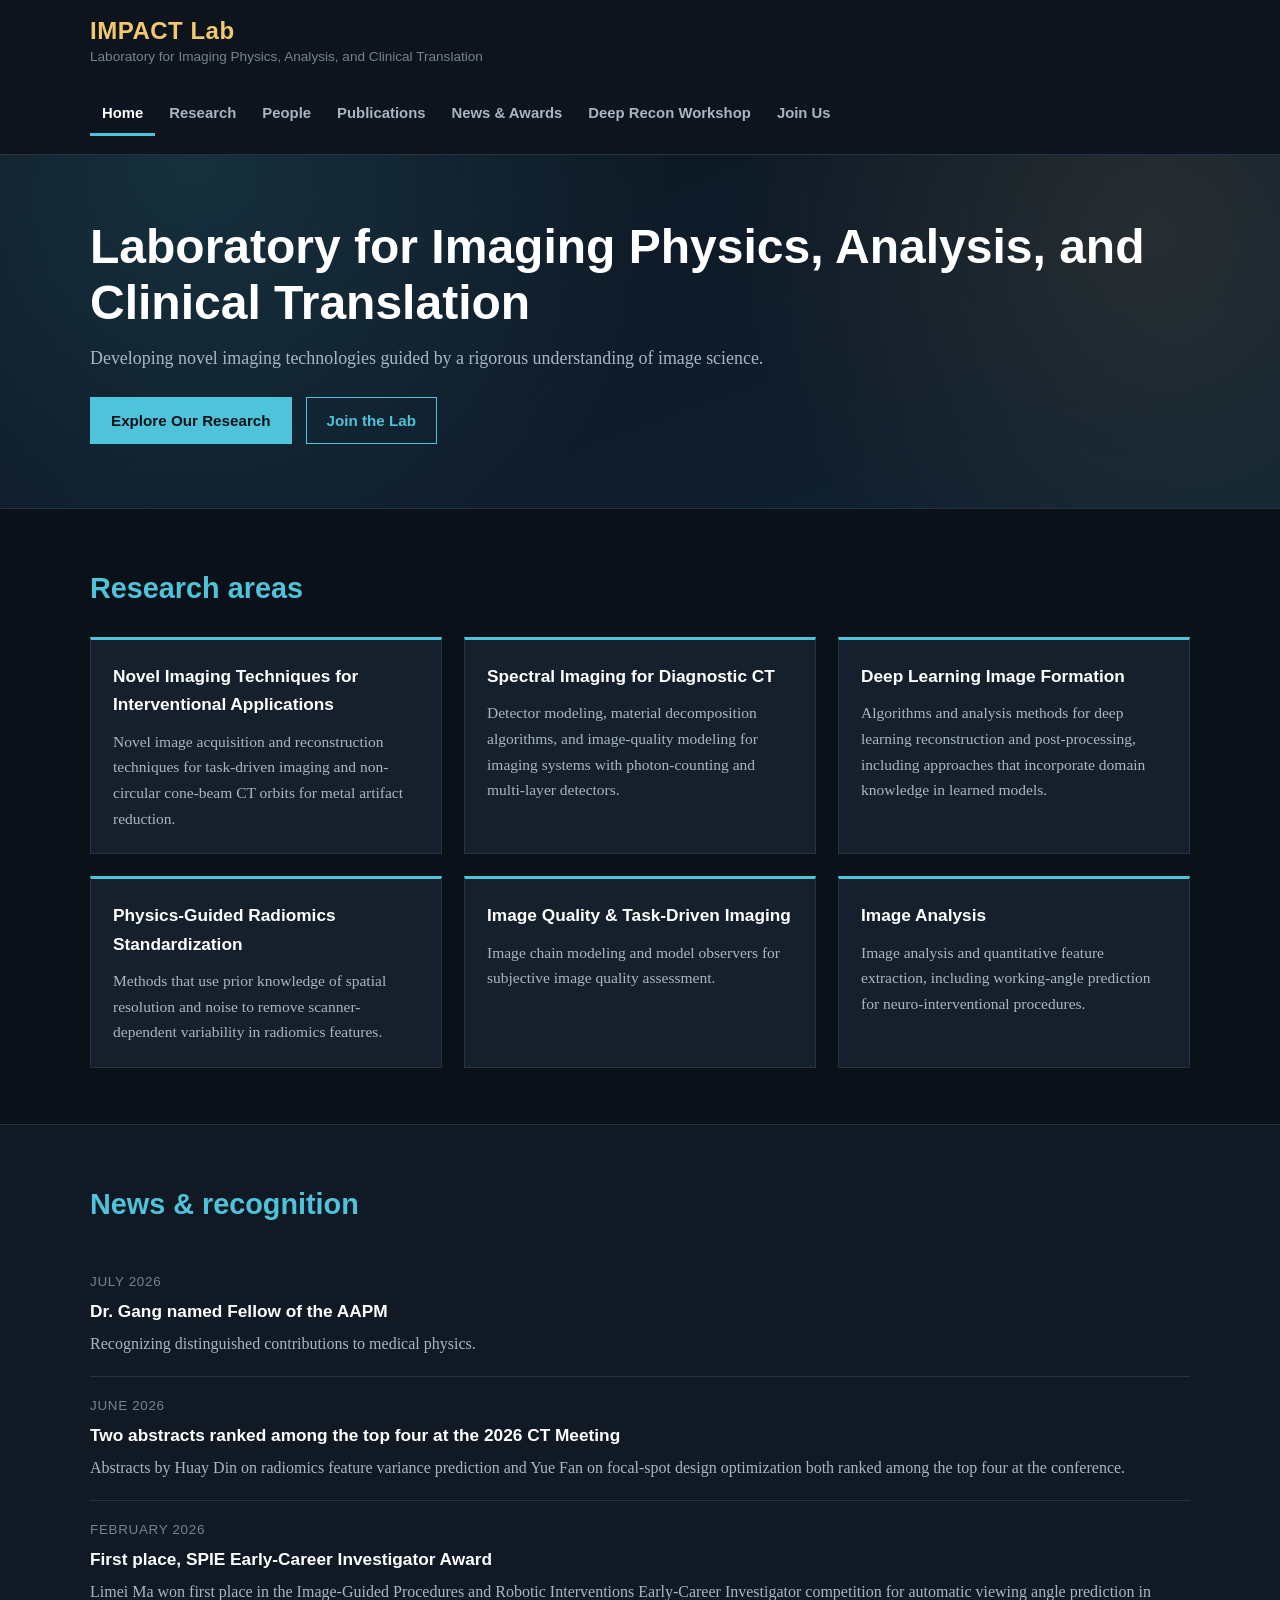
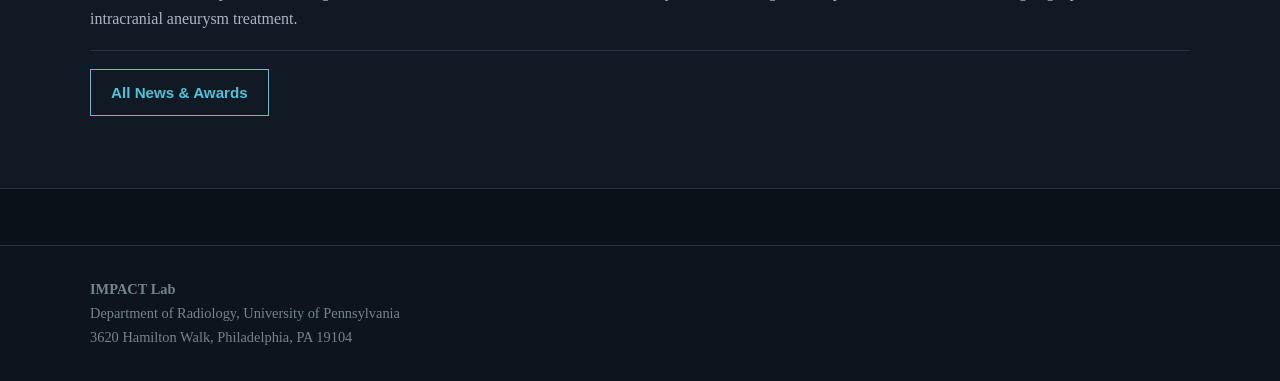
==== commit f1403d6f: "Finalize IMPACT Lab website for publication" ====
--- a/index.html
+++ b/index.html
@@ -3,8 +3,10 @@
 <head>
 <meta charset="UTF-8">
 <meta name="viewport" content="width=device-width, initial-scale=1.0">
-<title>IMPACT Lab — Laboratory for Imaging Physics, Analysis, and Clinical Translation</title>
-<link rel="stylesheet" href="css/style.css">
+<title>IMPACT Lab | University of Pennsylvania</title>
+<meta name="description" content="The IMPACT Lab at the University of Pennsylvania develops imaging physics, analysis, and clinical translation methods for medical imaging.">
+<link rel="canonical" href="https://gracegang.github.io/penn-impact-lab/">
+<link rel="stylesheet" href="css/style.css?v=20260817">
 </head>
 <body>
 
@@ -20,6 +22,7 @@
       <a href="people.html">People</a>
       <a href="publications.html">Publications</a>
       <a href="news.html">News &amp; Awards</a>
+      <a href="deep-reconstruction-workshop-2026.html">Deep Recon Workshop</a>
       <a href="join.html">Join Us</a>
     </nav>
   </div>
@@ -27,7 +30,6 @@
 
 <div class="hero">
   <div class="wrap">
-    <p class="tagline">Blackboard &rarr; Benchtop &rarr; Bedside</p>
     <h1>Laboratory for Imaging Physics, Analysis, and Clinical Translation</h1>
     <p>Developing novel imaging technologies guided by a rigorous understanding of image science.</p>
     <a class="btn solid" href="research.html">Explore Our Research</a>
@@ -44,7 +46,7 @@
         <p>Novel image acquisition and reconstruction techniques for task-driven imaging and non-circular cone-beam CT orbits for metal artifact reduction.</p>
       </div>
       <div class="card">
-        <h3>Spectral Imaging for Angiography and Diagnostic CT</h3>
+        <h3>Spectral Imaging for Diagnostic CT</h3>
         <p>Detector modeling, material decomposition algorithms, and image-quality modeling for imaging systems with photon-counting and multi-layer detectors.</p>
       </div>
       <div class="card">
@@ -71,19 +73,19 @@
   <div class="wrap">
     <h2 class="title">News &amp; recognition</h2>
     <div class="news-item">
-      <p class="meta">2026 <span class="tag">Award</span></p>
-      <h3>Two Top-4 scoring abstracts at the 2026 CT Meeting</h3>
-      <p>Work by Huay Din on radiomics feature variance prediction and by Yue Fan on focal spot design optimization were both ranked among the top 4 abstracts of the conference.</p>
+      <p class="meta">July 2026</p>
+      <h3>Dr. Gang named Fellow of the AAPM</h3>
+      <p>Recognizing distinguished contributions to medical physics.</p>
     </div>
     <div class="news-item">
-      <p class="meta">2026 <span class="tag">Award</span></p>
+      <p class="meta">June 2026</p>
+      <h3>Two abstracts ranked among the top four at the 2026 CT Meeting</h3>
+      <p>Abstracts by Huay Din on radiomics feature variance prediction and Yue Fan on focal-spot design optimization both ranked among the top four at the conference.</p>
+    </div>
+    <div class="news-item">
+      <p class="meta">February 2026</p>
       <h3>First place, SPIE Early-Career Investigator Award</h3>
       <p>Limei Ma won first place in the Image-Guided Procedures and Robotic Interventions Early-Career Investigator competition for automatic viewing angle prediction in intracranial aneurysm treatment.</p>
-    </div>
-    <div class="news-item">
-      <p class="meta">2026 <span class="tag">Honor</span></p>
-      <h3>Dr. Gang named Fellow of the AAPM</h3>
-      <p>Recognizing distinguished contributions to medical physics.</p>
     </div>
     <p style="margin-top:18px;"><a class="btn dark" href="news.html">All News &amp; Awards</a></p>
   </div>
@@ -100,4 +102,4 @@
 </footer>
 
 </body>
-</html>+</html>
--- a/css/style.css
+++ b/css/style.css
@@ -48,7 +48,7 @@
   flex-wrap: wrap;
 }
 .brand { text-decoration: none; color: var(--ink); }
-.brand .lab { font: 700 1.5rem/1.1 "Segoe UI", Helvetica, Arial, sans-serif; color: var(--head); letter-spacing: 0.5px; }
+.brand .lab { font: 700 1.5rem/1.1 "Segoe UI", Helvetica, Arial, sans-serif; color: var(--accent-2); letter-spacing: 0.5px; }
 .brand .full { font-size: 0.85rem; color: var(--subtle); margin-top: 2px; font-family: "Segoe UI", Helvetica, Arial, sans-serif; }
 .nav { display: flex; flex-wrap: wrap; gap: 2px; }
 .nav a {
@@ -396,4 +396,98 @@
 .image-controls { justify-content: center; }
 .panel-img { max-height: 500px; }
 .info-box ul { margin-top: 0; margin-bottom: 0; }
-@media (max-width: 860px) { .figure-panel { border-right: 0; border-bottom: 1px solid var(--line); } }+@media (max-width: 860px) { .figure-panel { border-right: 0; border-bottom: 1px solid var(--line); } }
+
+/* Deep Reconstruction Workshop archive */
+.workshop-head { padding: 50px 0; }
+.workshop-head .eyebrow { margin-bottom: 8px; }
+.workshop-head h1 { color: var(--head); font-size: clamp(2rem, 5vw, 3.2rem); line-height: 1.12; }
+.workshop-overview { padding-bottom: 44px; }
+.workshop-overview p, .workshop-introduction p { max-width: 900px; color: var(--muted); }
+.workshop-overview .title, .workshop-introduction .title { color: var(--head); margin-bottom: 16px; }
+.workshop-metrics {
+  display: grid;
+  grid-template-columns: repeat(2, 1fr);
+  margin-top: 36px;
+  border: 1px solid var(--line);
+  background: var(--panel);
+}
+.workshop-metrics div { padding: 20px; text-align: center; border-right: 1px solid var(--line); }
+.workshop-metrics div:last-child { border-right: 0; }
+.workshop-metrics strong {
+  display: block;
+  color: var(--accent-2);
+  font: 700 1.8rem/1 "Segoe UI", Helvetica, Arial, sans-serif;
+}
+.workshop-metrics span {
+  display: block;
+  margin-top: 7px;
+  color: var(--muted);
+  font: 600 0.78rem/1.2 "Segoe UI", Helvetica, Arial, sans-serif;
+  text-transform: uppercase;
+  letter-spacing: 0.07em;
+}
+.agenda-list { border-top: 1px solid var(--line); }
+.agenda-item {
+  display: grid;
+  grid-template-columns: 92px 76px minmax(0, 1fr);
+  gap: 18px;
+  align-items: center;
+  padding: 20px 0;
+  border-bottom: 1px solid var(--line);
+}
+.agenda-item time {
+  align-self: start;
+  padding-top: 4px;
+  color: var(--accent-2);
+  font: 700 0.86rem/1.3 "Segoe UI", Helvetica, Arial, sans-serif;
+  white-space: nowrap;
+}
+.agenda-item img {
+  width: 76px;
+  height: 76px;
+  object-fit: cover;
+  object-position: center 25%;
+  border: 1px solid var(--line);
+  background: var(--panel);
+}
+.agenda-copy h3 { margin: 0 0 4px; font-size: 1.03rem; line-height: 1.35; }
+.agenda-copy p { margin: 0 0 7px; color: var(--muted); font-size: 0.92rem; }
+.agenda-copy strong { color: var(--ink); }
+.speaker-link { color: inherit; text-decoration-color: rgba(79, 195, 217, 0.5); text-underline-offset: 2px; }
+.speaker-link:hover { color: var(--accent); text-decoration-color: var(--accent); }
+.agenda-brief, .agenda-break, .agenda-special { grid-template-columns: 92px minmax(0, 1fr); }
+.agenda-break { padding-block: 13px; }
+.agenda-break h3 { color: var(--muted); }
+.agenda-special { background: linear-gradient(90deg, rgba(79, 195, 217, 0.08), transparent); padding-inline: 14px; }
+.recording-status {
+  display: inline-block;
+  border: 1px solid var(--line);
+  padding: 3px 8px;
+  color: var(--muted);
+  font: 600 0.75rem/1.25 "Segoe UI", Helvetica, Arial, sans-serif;
+  text-decoration: none;
+}
+.recording-status.private { border-color: rgba(79, 195, 217, 0.45); color: var(--accent); }
+.recording-status.pending { border-color: rgba(242, 201, 109, 0.45); color: var(--accent-2); }
+.recording-status.not-planned { color: var(--subtle); }
+.recording-status.private:hover { border-color: var(--accent); }
+.previous-meetings ul { max-width: 900px; margin: 0; padding: 0; list-style: none; border-top: 1px solid var(--line); }
+.previous-meetings li { display: grid; grid-template-columns: minmax(0, 1fr) minmax(240px, 0.8fr); gap: 24px; padding: 15px 0; border-bottom: 1px solid var(--line); }
+.previous-meetings li span { color: var(--muted); }
+
+@media (max-width: 700px) {
+  .agenda-item { grid-template-columns: 68px 64px minmax(0, 1fr); gap: 12px; }
+  .agenda-item img { width: 64px; height: 64px; }
+  .agenda-brief, .agenda-break, .agenda-special { grid-template-columns: 68px minmax(0, 1fr); }
+  .previous-meetings li { grid-template-columns: 1fr; gap: 4px; }
+}
+
+@media (max-width: 470px) {
+  .agenda-item { grid-template-columns: 62px minmax(0, 1fr); align-items: start; }
+  .agenda-item img { grid-column: 2; }
+  .agenda-item .agenda-copy { grid-column: 2; }
+  .agenda-item:not(.agenda-brief):not(.agenda-break):not(.agenda-special) .agenda-copy { margin-top: -8px; }
+  .agenda-brief, .agenda-break, .agenda-special { grid-template-columns: 62px minmax(0, 1fr); }
+  .agenda-special .agenda-copy { grid-column: 2; }
+}
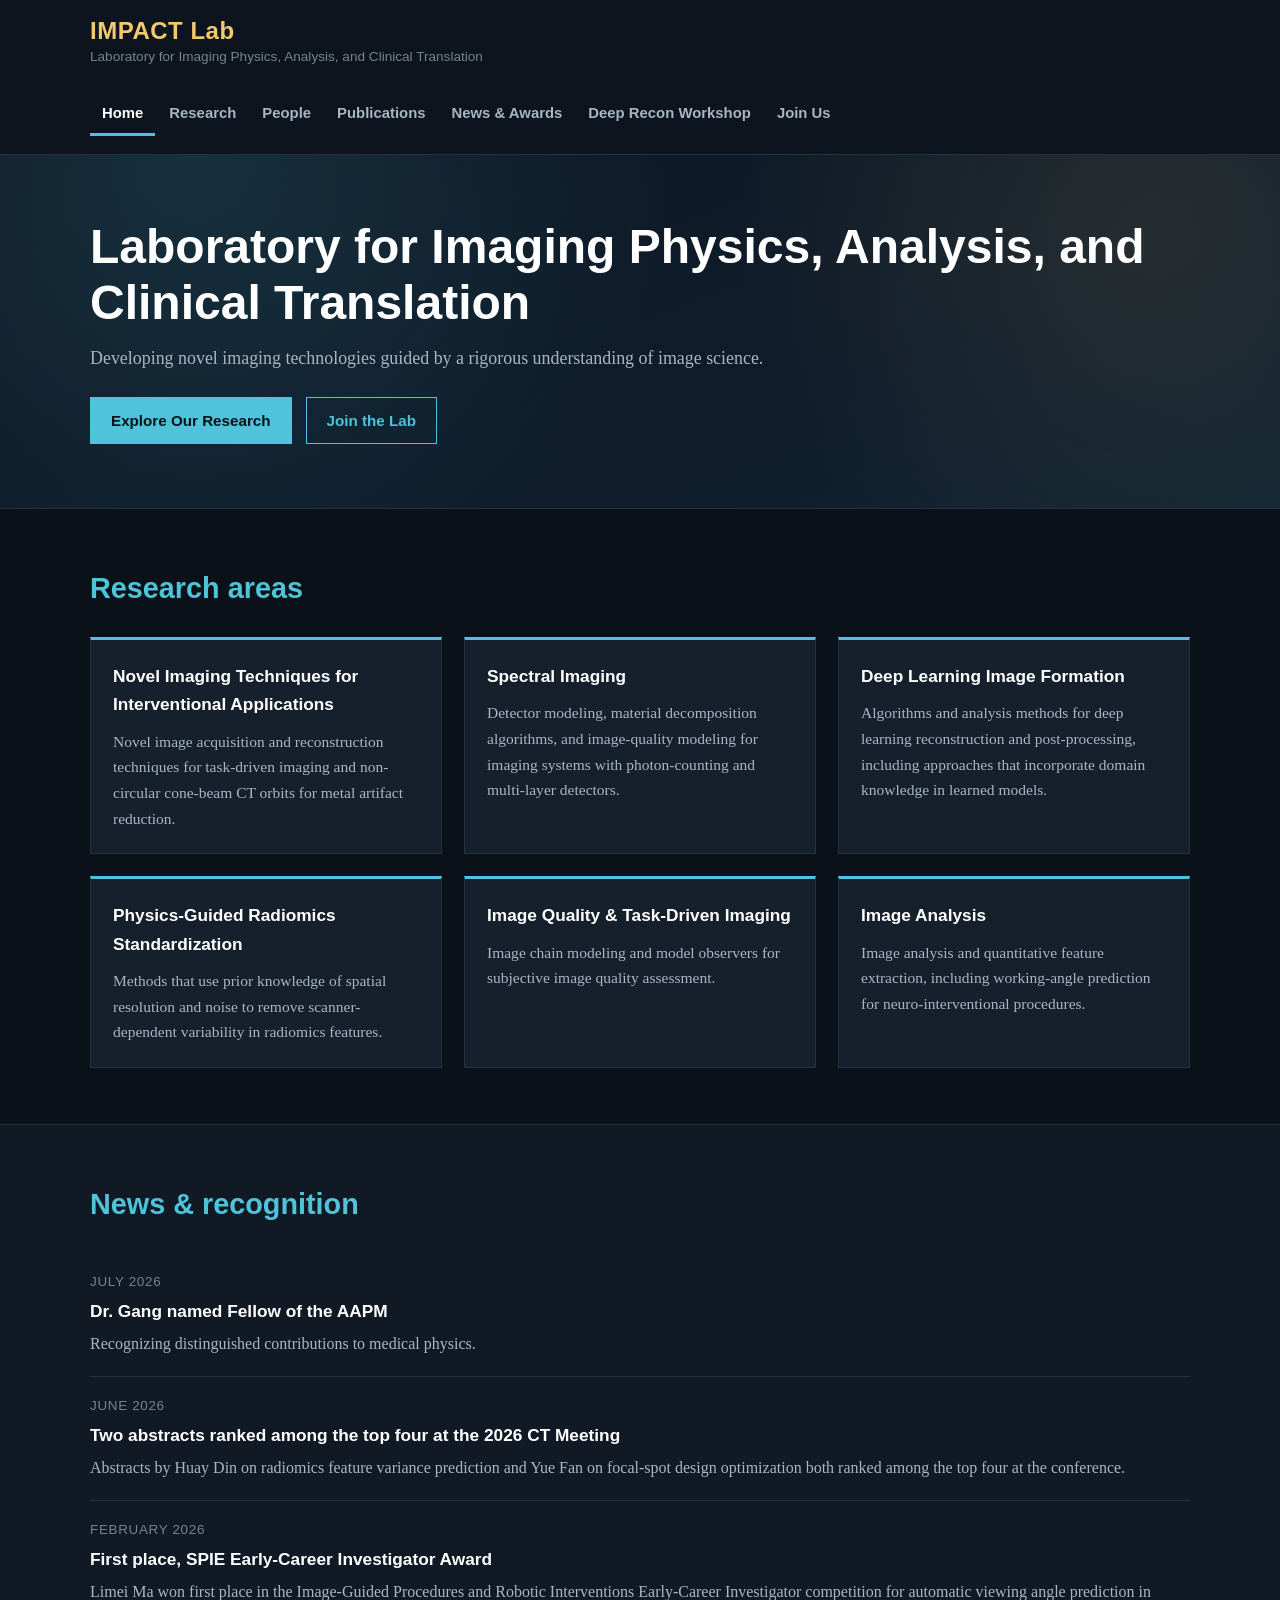
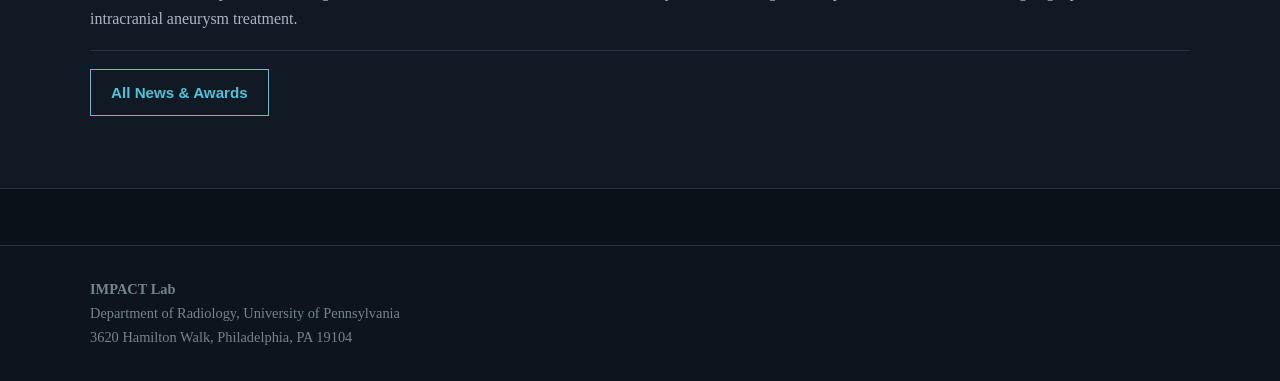
==== commit a72eb987: "Rename spectral imaging research area" ====
--- a/index.html
+++ b/index.html
@@ -46,7 +46,7 @@
         <p>Novel image acquisition and reconstruction techniques for task-driven imaging and non-circular cone-beam CT orbits for metal artifact reduction.</p>
       </div>
       <div class="card">
-        <h3>Spectral Imaging for Diagnostic CT</h3>
+        <h3>Spectral Imaging</h3>
         <p>Detector modeling, material decomposition algorithms, and image-quality modeling for imaging systems with photon-counting and multi-layer detectors.</p>
       </div>
       <div class="card">
